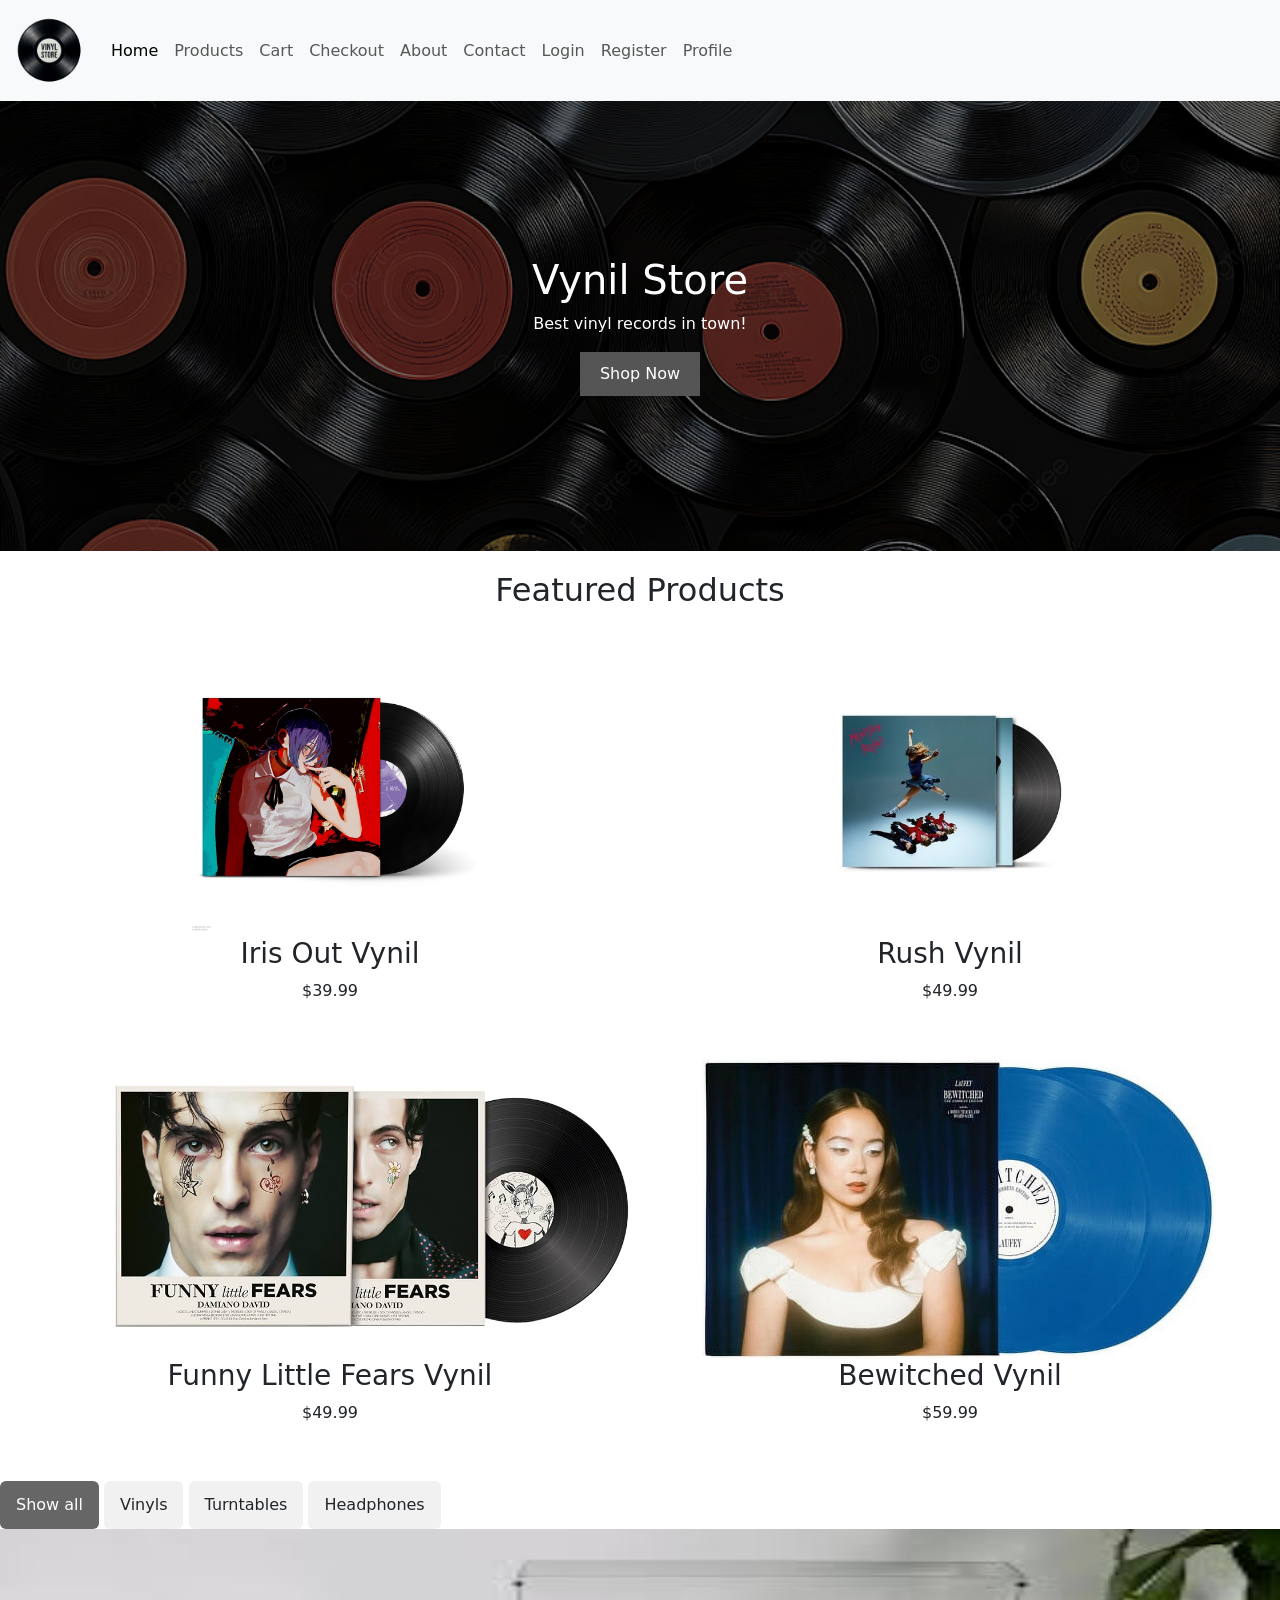
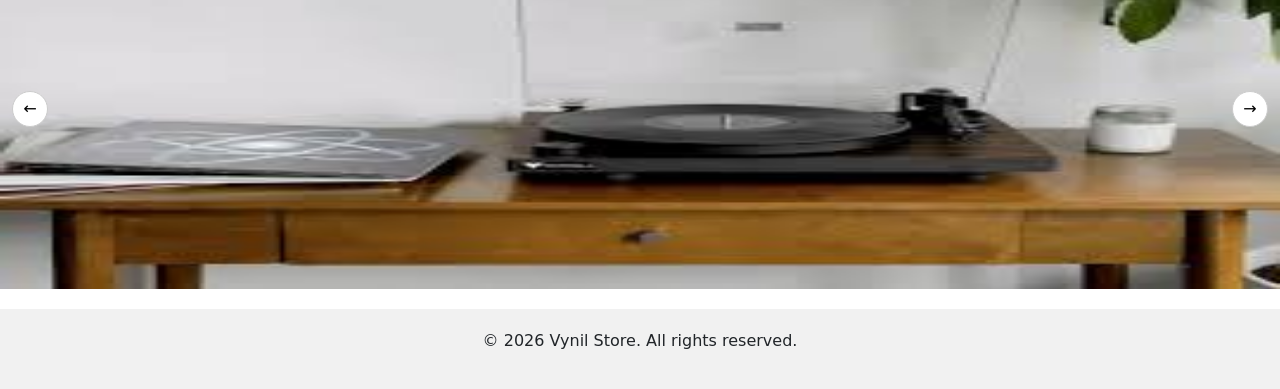
==== index.html @ 6707f4fc "Implemented products and products details" ====
<!doctype html>
<html lang="en">
  <head>
    <meta charset="UTF-8" />
    <meta name="viewport" content="width=device-width, initial-scale=1.0" />
    <title>Vynil Store</title>
    <link
      href="https://cdn.jsdelivr.net/npm/bootstrap@5.3.8/dist/css/bootstrap.min.css"
      rel="stylesheet"
    />
    <link rel="icon" type="image/png" href="images\logo.png" />
    <link rel="stylesheet" href="css/index.css" />
    <script src="https://cdn.jsdelivr.net/npm/bootstrap@5.3.8/dist/js/bootstrap.bundle.min.js"></script>
  </head>
  <body>
    <nav class="navbar navbar-expand-lg bg-body-tertiary">
      <div class="container-fluid">
        <a class="navbar-brand" href="#">
          <img src="images\logo.png" alt="logo" width="75" height="75" />
        </a>
        <button
          class="navbar-toggler"
          type="button"
          data-bs-toggle="collapse"
          data-bs-target="#navbarNavAltMarkup"
          aria-controls="navbarNavAltMarkup"
          aria-expanded="false"
          aria-label="Toggle navigation"
        >
          <span class="navbar-toggler-icon"></span>
        </button>

        <div class="collapse navbar-collapse" id="navbarNavAltMarkup">
          <div class="navbar-nav">
            <a class="nav-link active" aria-current="page" href="index.html"
              >Home</a
            >
            <a class="nav-link" href="products.html">Products</a>
            <a class="nav-link" href="cart.html">Cart</a>
            <a class="nav-link" href="checkout.html">Checkout</a>
            <a class="nav-link" href="about.html">About</a>
            <a class="nav-link" href="contact.html">Contact</a>
            <a class="nav-link" href="login.html">Login</a>
            <a class="nav-link" href="register.html">Register</a>
            <a class="nav-link" href="profile.html">Profile</a>
          </div>
        </div>
      </div>
    </nav>

    <div class="hero-image">
      <div class="hero-text">
        <h1>Vynil Store</h1>
        <p>Best vinyl records in town!</p>
        <button><a href="products.html">Shop Now</a></button>
      </div>
    </div>

    <div class="featured-products">
      <h2>Featured Products</h2>
      <div class="product-list">
        <div class="product-item">
          <img src="images\IRIS-OUT.jpg" alt="Product 1" />
          <h3>Iris Out Vynil</h3>
          <p>$39.99</p>
        </div>
        <div class="product-item">
          <img src="images\RUSH.jpg" alt="Product 2" />
          <h3>Rush Vynil</h3>
          <p>$49.99</p>
        </div>
        <div class="product-item">
          <img src="images\FUNNY-LITTLE-FEARS.jpg" alt="Product 3" />
          <h3>Funny Little Fears Vynil</h3>
          <p>$49.99</p>
        </div>
        <div class="product-item">
          <img src="images\BEWITCHED.jpeg" alt="Product 4" />
          <h3>Bewitched Vynil</h3>
          <p>$59.99</p>
        </div>
      </div>
    </div>

    <div id="myBtnContainer">
      <button class="btn active" onclick="filterSelection('all')">
        Show all
      </button>
      <button class="btn" onclick="filterSelection('vinyls')">Vinyls</button>
      <button class="btn" onclick="filterSelection('turntables')">
        Turntables
      </button>
      <button class="btn" onclick="filterSelection('headphones')">
        Headphones
      </button>
    </div>

    <div class="container">
      <div class="row">
        <div class="col-sm-4">
          <div class="filterDiv vinyls">
            <img src="images\Homewrecker7.webp" alt="Vinyl 1" />
          </div>
        </div>
        <div class="col-sm-4">
          <div class="filterDiv turntables">
            <img src="images\turntable.webp" alt="Turntable 1" />
          </div>
        </div>
        <div class="col-sm-4">
          <div class="filterDiv vinyls">
            <img src="images\gorillaz.webp" alt="Vinyl 3" />
          </div>
        </div>
        <div class="col-sm-4">
          <div class="filterDiv vinyls">
            <img src="images\LPFZSpotify.webp" alt="Vinyl 4" />
          </div>
        </div>
        <div class="col-sm-4">
          <div class="filterDiv vinyls">
            <img src="images\barbie.webp" alt="Vinyl 2" />
          </div>
        </div>
        <div class="col-sm-4">
          <div class="filterDiv turntables">
            <img src="images\turntable2.webp" alt="Turntable 2" />
          </div>
        </div>
        <div class="col-sm-4">
          <div class="filterDiv headphones">
            <img src="images\headphones.webp" alt="Headphones 1" />
          </div>
        </div>
        <div class="col-sm-4">
          <div class="filterDiv headphones">
            <img src="images\headphones2.webp" alt="Headphones 2" />
          </div>
        </div>
      </div>
    </div>

    <div class="slides-container">
      <div class="slide">
        <img
          src="images\turntable.jpeg"
          alt="Slide 1"
          height="360px"
          width="100%"
        />
      </div>
      <div class="slide">
        <img
          src="images\turntable2.jpeg"
          alt="Slide 2"
          height="360px"
          width="100%"
        />
      </div>
      <div class="slide">
        <img
          src="images\turntable3.jpg"
          alt="Slide 3"
          height="360px"
          width="100%"
        />
      </div>
      <button id="prev" onclick="plusSlides(-1)">←</button>
      <button id="next" onclick="plusSlides(1)">→</button>
    </div>

    <script src="js/index.js"></script>

    <footer>
      <p>&copy; 2026 Vynil Store. All rights reserved.</p>
    </footer>
  </body>
</html>
---- css/index.css ----
* {
  margin: 0;
  padding: 0;
  box-sizing: border-box;
}
body, html {
  height: 100%;
  margin: 0;
  padding: 0;
}

.slides-container {
  height: 360px;
  position: relative;
  border-radius: 8px;
}

.slide {
  min-width: 100%;
  height: 360px;
  display: flex;
  align-items: center;
  justify-content: center;
  text-align: center;
  font-size: 24px;
}

#prev, #next {
  position: absolute;
  top: 50%;
  transform: translateY(-50%);
  background: white;
  border: 1px solid #ccc;
  border-radius: 50%;
  width: 36px;
  height: 36px;
}

#prev { left: 12px; }
#next { right: 12px; }

.hero-image { 
  background-image: linear-gradient(rgba(0, 0, 0, 0.5), rgba(0, 0, 0, 0.5)), url('../images/vinyls.jpg');

  height: 50%;

  background-position: center;
  background-repeat: no-repeat;
  background-size: cover;
  position: relative;
}

.hero-text {
  text-align: center;
  position: absolute;
  top: 50%;
  left: 50%;
  transform: translate(-50%, -50%);
  color: white;
}
.hero-text a {
  color: white;
  text-decoration: none;
}
.hero-text button:hover {
  background-color: #474747;
}
.hero-text button {
  border: none;
  padding: 10px 20px;
  background-color: #555;
  color: white;
  font-size: 16px;
}

.featured-products {
  padding: 20px;
  text-align: center;
}
.product-list {
  display: flex;
  justify-content: space-around;
  flex-wrap: wrap;
 
}
.product-item {
  width: 40%;
  text-align: center;
  margin: 20px;
}
.product-item img {
  width: auto;
  height: 300px;
}

footer {
  text-align: center;
  padding: 20px;
  background-color: #f1f1f1;
  margin-top: 20px;
}

.container {
  overflow: hidden;
}

.filterDiv {
  float: left;
  color: #ffffff;
  width: 100px;
  line-height: 100px;
  text-align: center;
  margin: 2px;
  display: none;
}

.show {
  display: block;
}

.btn {
  border: none;
  outline: none;
  padding: 12px 16px;
  background-color: #f1f1f1;
  cursor: pointer;
}

.btn:hover {
  background-color: #ddd;
}

.btn.active {
  background-color: #666;
  color: white;
}

.container img {
  width: 300px;
  height: 300px;
  margin : 10px;
}
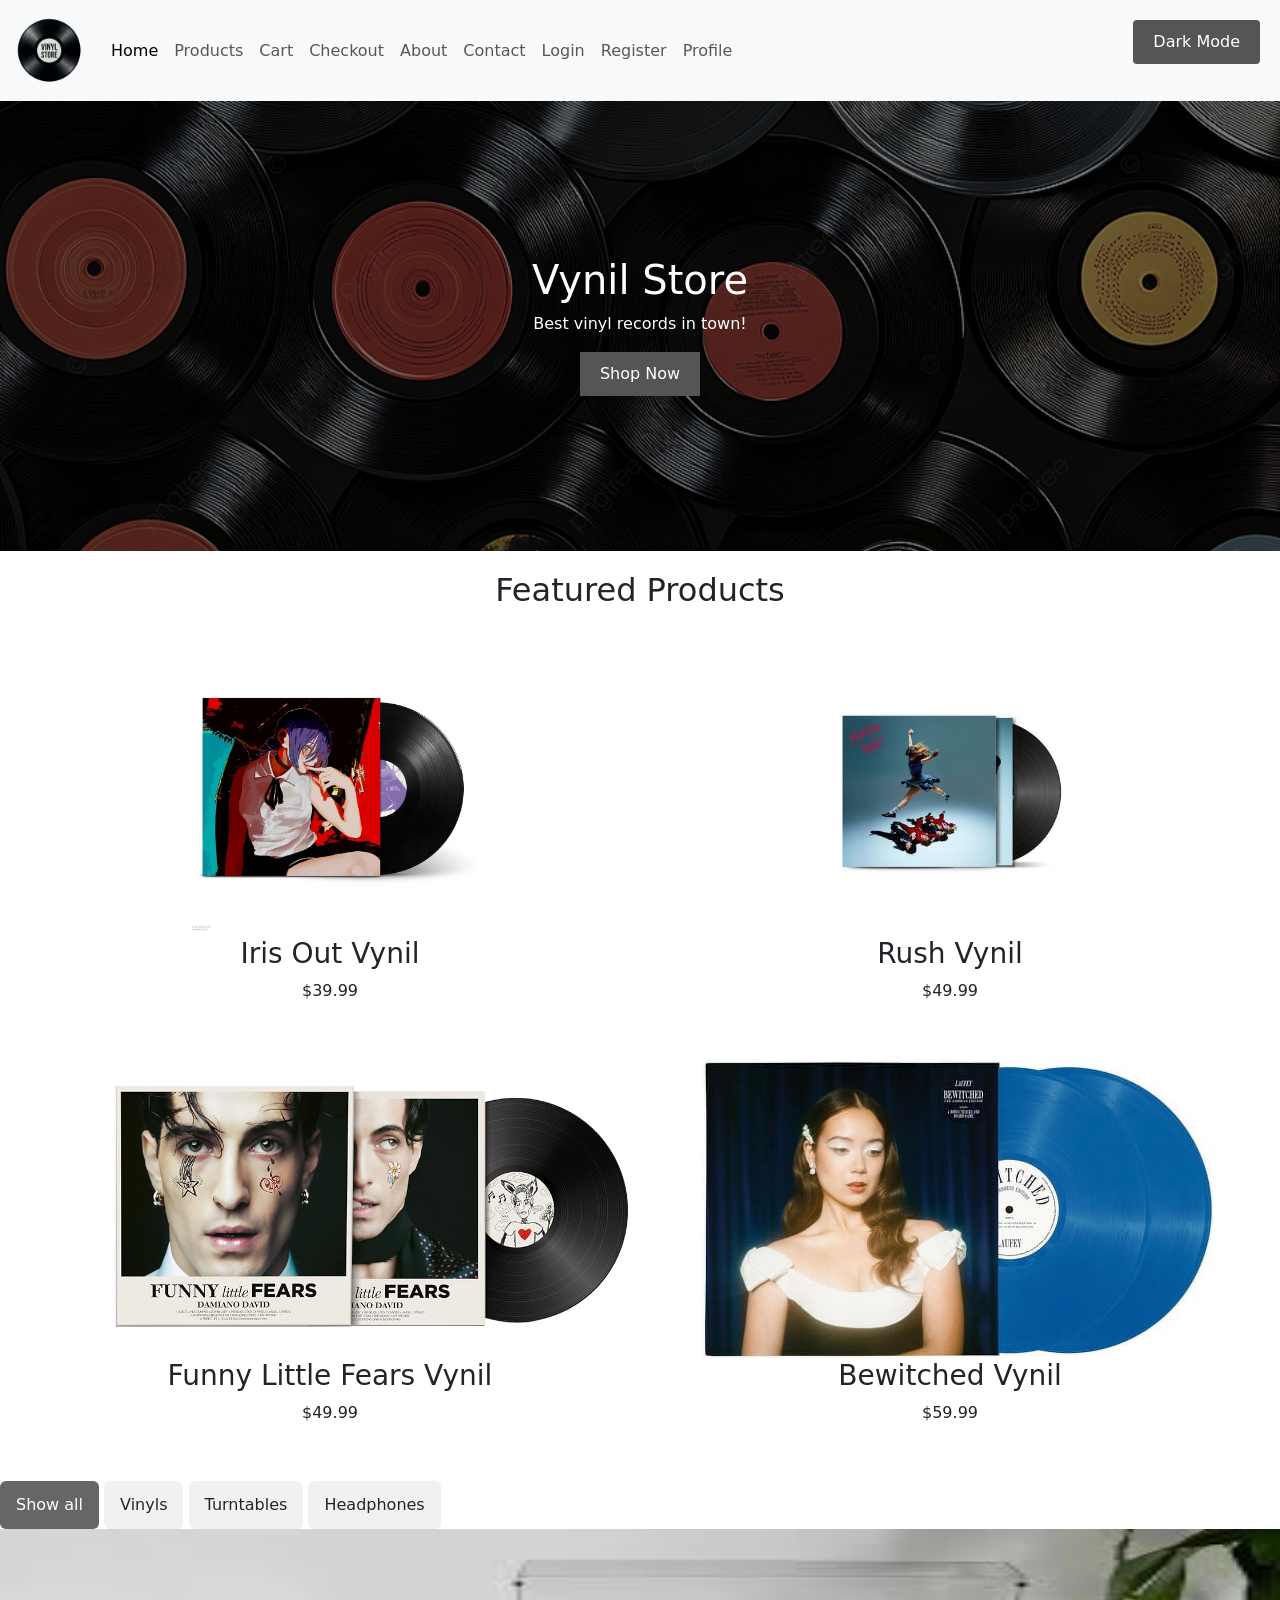
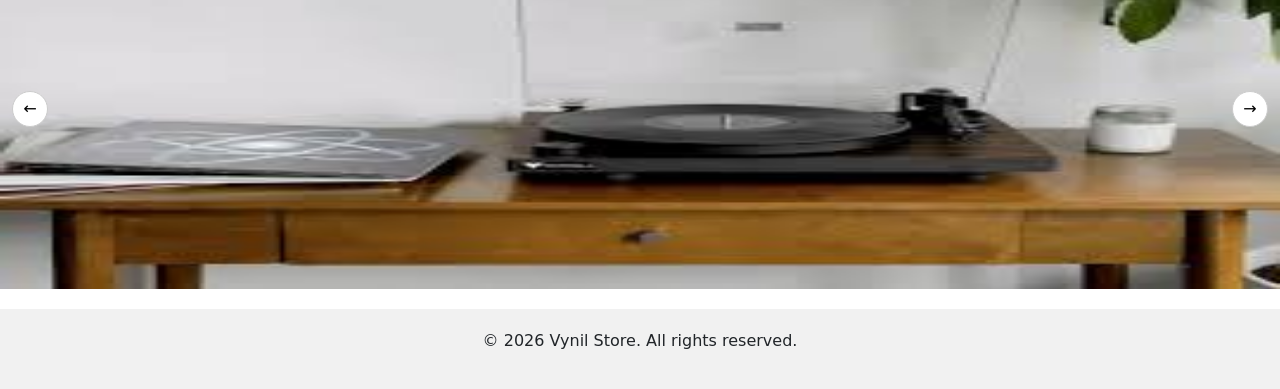
==== commit d84c66f5: "Implemented checkout,cart, about, contact (GOD HELP ME)" ====
--- a/index.html
+++ b/index.html
@@ -43,6 +43,7 @@
             <a class="nav-link" href="login.html">Login</a>
             <a class="nav-link" href="register.html">Register</a>
             <a class="nav-link" href="profile.html">Profile</a>
+            <button class="btn btn-outline-secondary ms-auto" id="dark-toggle">Dark Mode</button>
           </div>
         </div>
       </div>
@@ -174,5 +175,6 @@
     <footer>
       <p>&copy; 2026 Vynil Store. All rights reserved.</p>
     </footer>
+    <script src="js/darkmode.js"></script>
   </body>
 </html>
--- a/css/index.css
+++ b/css/index.css
@@ -139,4 +139,28 @@
   width: 300px;
   height: 300px;
   margin : 10px;
+}
+
+body.dark-mode {
+  background-color: #121212;
+  color: #f1f1f1;
+}
+
+body.dark-mode .navbar,
+body.dark-mode .card,
+body.dark-mode .container {
+  background-color: #1e1e1e !important;
+  color: #f1f1f1 !important;
+}
+
+#dark-toggle {
+  position: fixed;
+  top: 20px;
+  right: 20px;
+  padding: 10px 20px;
+  background-color: #555;
+  color: white;
+  border: none;
+  border-radius: 4px;
+  cursor: pointer;
 }
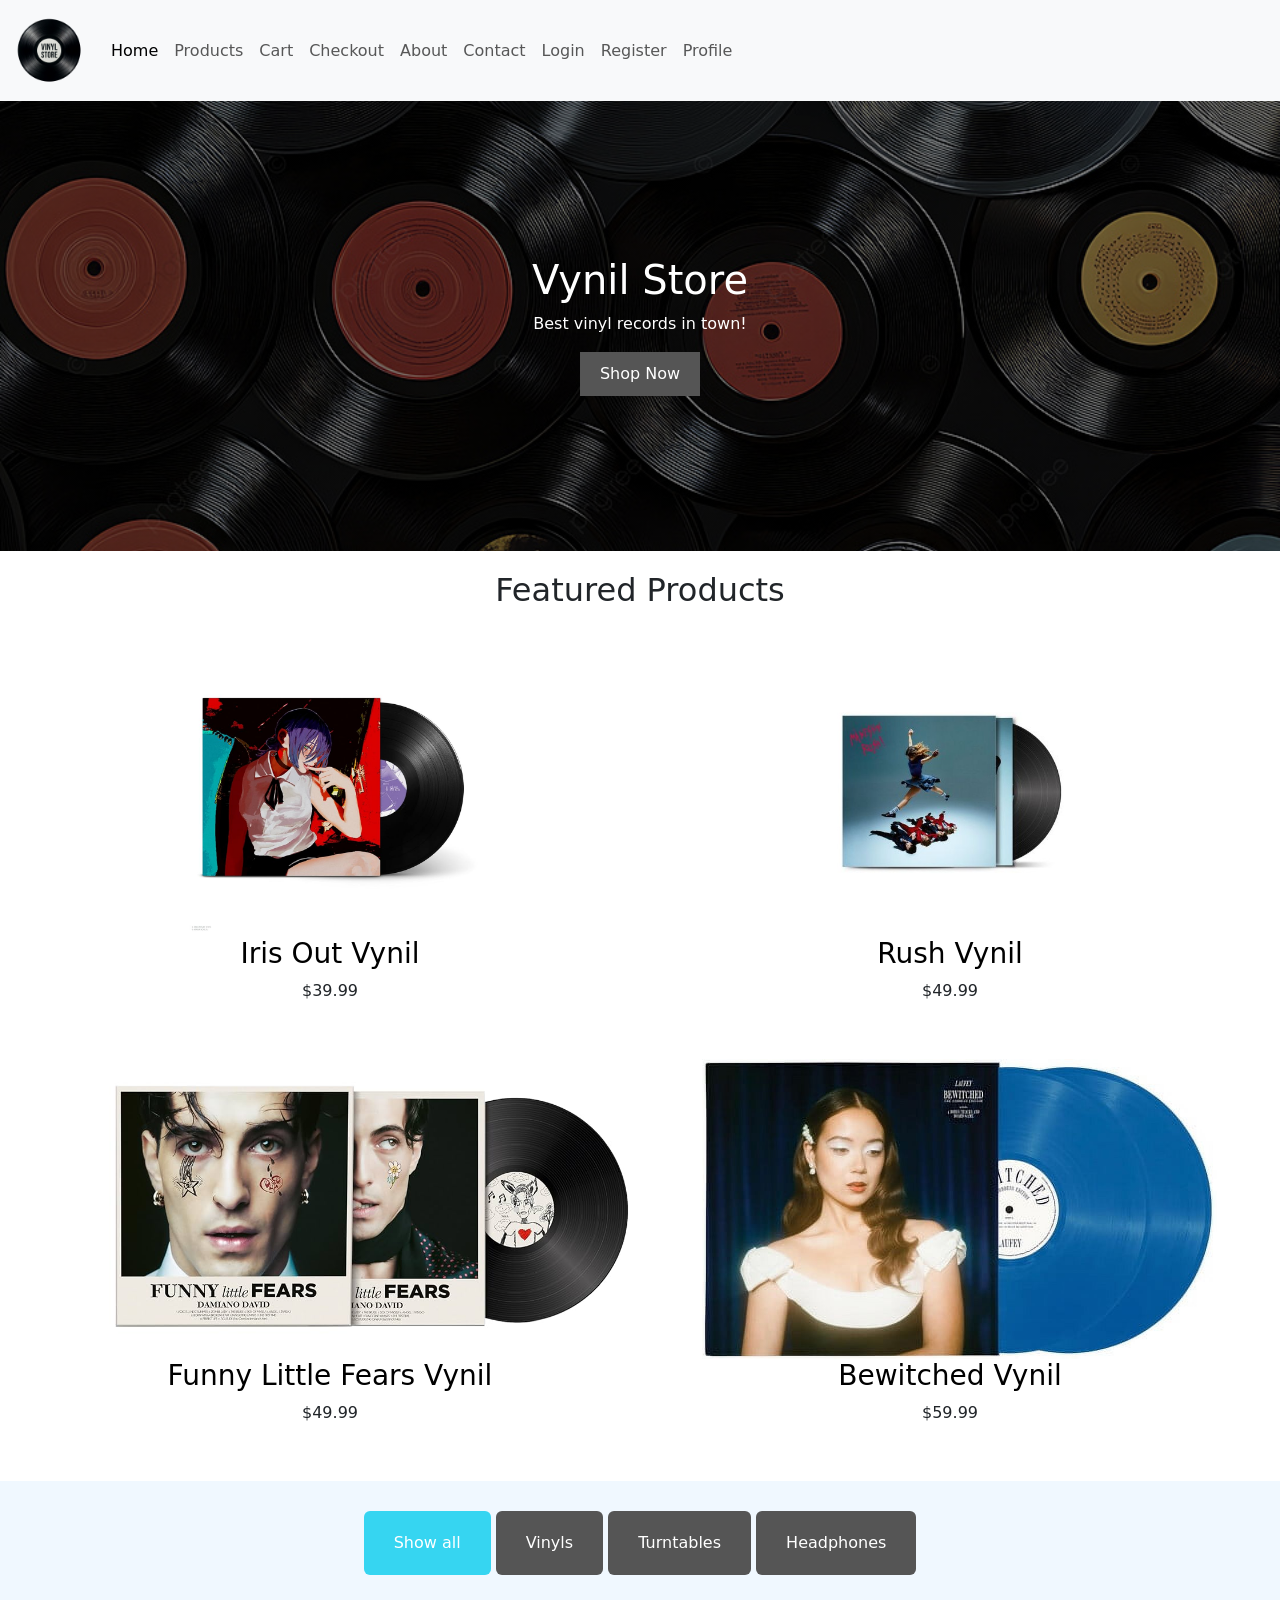
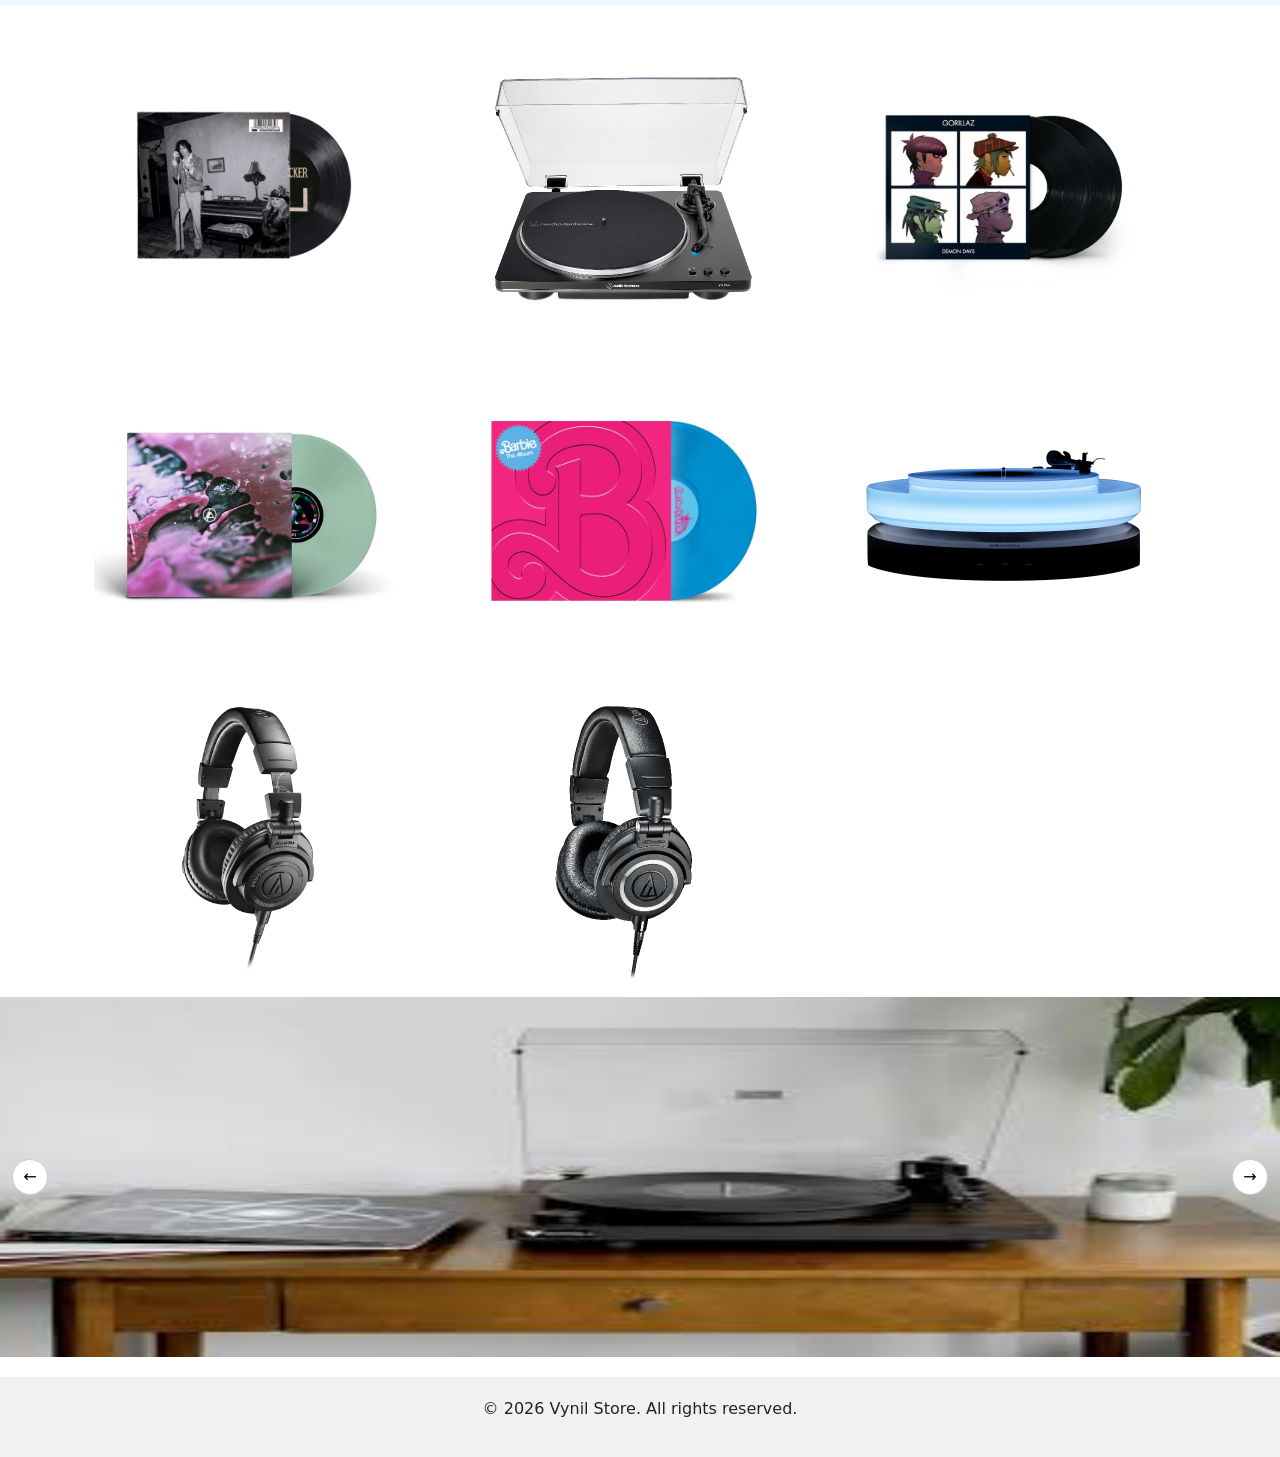
==== commit 836d5c9f: "Fixed index" ====
--- a/index.html
+++ b/index.html
@@ -43,7 +43,6 @@
             <a class="nav-link" href="login.html">Login</a>
             <a class="nav-link" href="register.html">Register</a>
             <a class="nav-link" href="profile.html">Profile</a>
-            <button class="btn btn-outline-secondary ms-auto" id="dark-toggle">Dark Mode</button>
           </div>
         </div>
       </div>
@@ -62,22 +61,22 @@
       <div class="product-list">
         <div class="product-item">
           <img src="images\IRIS-OUT.jpg" alt="Product 1" />
-          <h3>Iris Out Vynil</h3>
+          <h3> <a onclick="viewProductdetails(5)" href="product-details.html">Iris Out Vynil</a></h3>
           <p>$39.99</p>
         </div>
         <div class="product-item">
           <img src="images\RUSH.jpg" alt="Product 2" />
-          <h3>Rush Vynil</h3>
+          <h3> <a onclick="viewProductdetails(10)" href="product-details.html">Rush Vynil</a></h3>
           <p>$49.99</p>
         </div>
         <div class="product-item">
           <img src="images\FUNNY-LITTLE-FEARS.jpg" alt="Product 3" />
-          <h3>Funny Little Fears Vynil</h3>
+          <h3> <a onclick="viewProductdetails(4)" href="product-details.html">Funny Little Fears Vynil</a></h3>
           <p>$49.99</p>
         </div>
         <div class="product-item">
           <img src="images\BEWITCHED.jpeg" alt="Product 4" />
-          <h3>Bewitched Vynil</h3>
+          <h3> <a onclick="viewProductdetails(3)" href="product-details.html">Bewitched Vynil</a></h3>
           <p>$59.99</p>
         </div>
       </div>
@@ -171,10 +170,11 @@
     </div>
 
     <script src="js/index.js"></script>
+    <script src="js/details.js"></script>
 
     <footer>
       <p>&copy; 2026 Vynil Store. All rights reserved.</p>
     </footer>
-    <script src="js/darkmode.js"></script>
+
   </body>
 </html>
--- a/css/index.css
+++ b/css/index.css
@@ -3,7 +3,8 @@
   padding: 0;
   box-sizing: border-box;
 }
-body, html {
+body,
+html {
   height: 100%;
   margin: 0;
   padding: 0;
@@ -25,7 +26,8 @@
   font-size: 24px;
 }
 
-#prev, #next {
+#prev,
+#next {
   position: absolute;
   top: 50%;
   transform: translateY(-50%);
@@ -36,11 +38,17 @@
   height: 36px;
 }
 
-#prev { left: 12px; }
-#next { right: 12px; }
+#prev {
+  left: 12px;
+}
+#next {
+  right: 12px;
+}
 
-.hero-image { 
-  background-image: linear-gradient(rgba(0, 0, 0, 0.5), rgba(0, 0, 0, 0.5)), url('../images/vinyls.jpg');
+.hero-image {
+  background-image:
+    linear-gradient(rgba(0, 0, 0, 0.5), rgba(0, 0, 0, 0.5)),
+    url("../images/vinyls.jpg");
 
   height: 50%;
 
@@ -81,7 +89,6 @@
   display: flex;
   justify-content: space-around;
   flex-wrap: wrap;
- 
 }
 .product-item {
   width: 40%;
@@ -127,40 +134,34 @@
 }
 
 .btn:hover {
-  background-color: #ddd;
+  background-color: #36d5f1;
 }
-
-.btn.active {
-  background-color: #666;
-  color: white;
-}
-
 .container img {
   width: 300px;
   height: 300px;
-  margin : 10px;
+  margin: 10px;
 }
 
-body.dark-mode {
-  background-color: #121212;
-  color: #f1f1f1;
+a {
+  text-decoration: none;
+  color: black;
+}
+a:hover {
+  text-decoration: underline;
+}
+#myBtnContainer {
+  text-align: center;
+  margin-bottom: 20px;
+  justify-content: center;
+  padding: 30px;
+  background-color: aliceblue;
 }
 
-body.dark-mode .navbar,
-body.dark-mode .card,
-body.dark-mode .container {
-  background-color: #1e1e1e !important;
-  color: #f1f1f1 !important;
-}
-
-#dark-toggle {
-  position: fixed;
-  top: 20px;
-  right: 20px;
-  padding: 10px 20px;
+#myBtnContainer .btn {
+  padding: 20px 30px;
   background-color: #555;
   color: white;
-  border: none;
-  border-radius: 4px;
-  cursor: pointer;
+}
+#myBtnContainer .btn.active {
+  background-color: #36d5f1;
 }
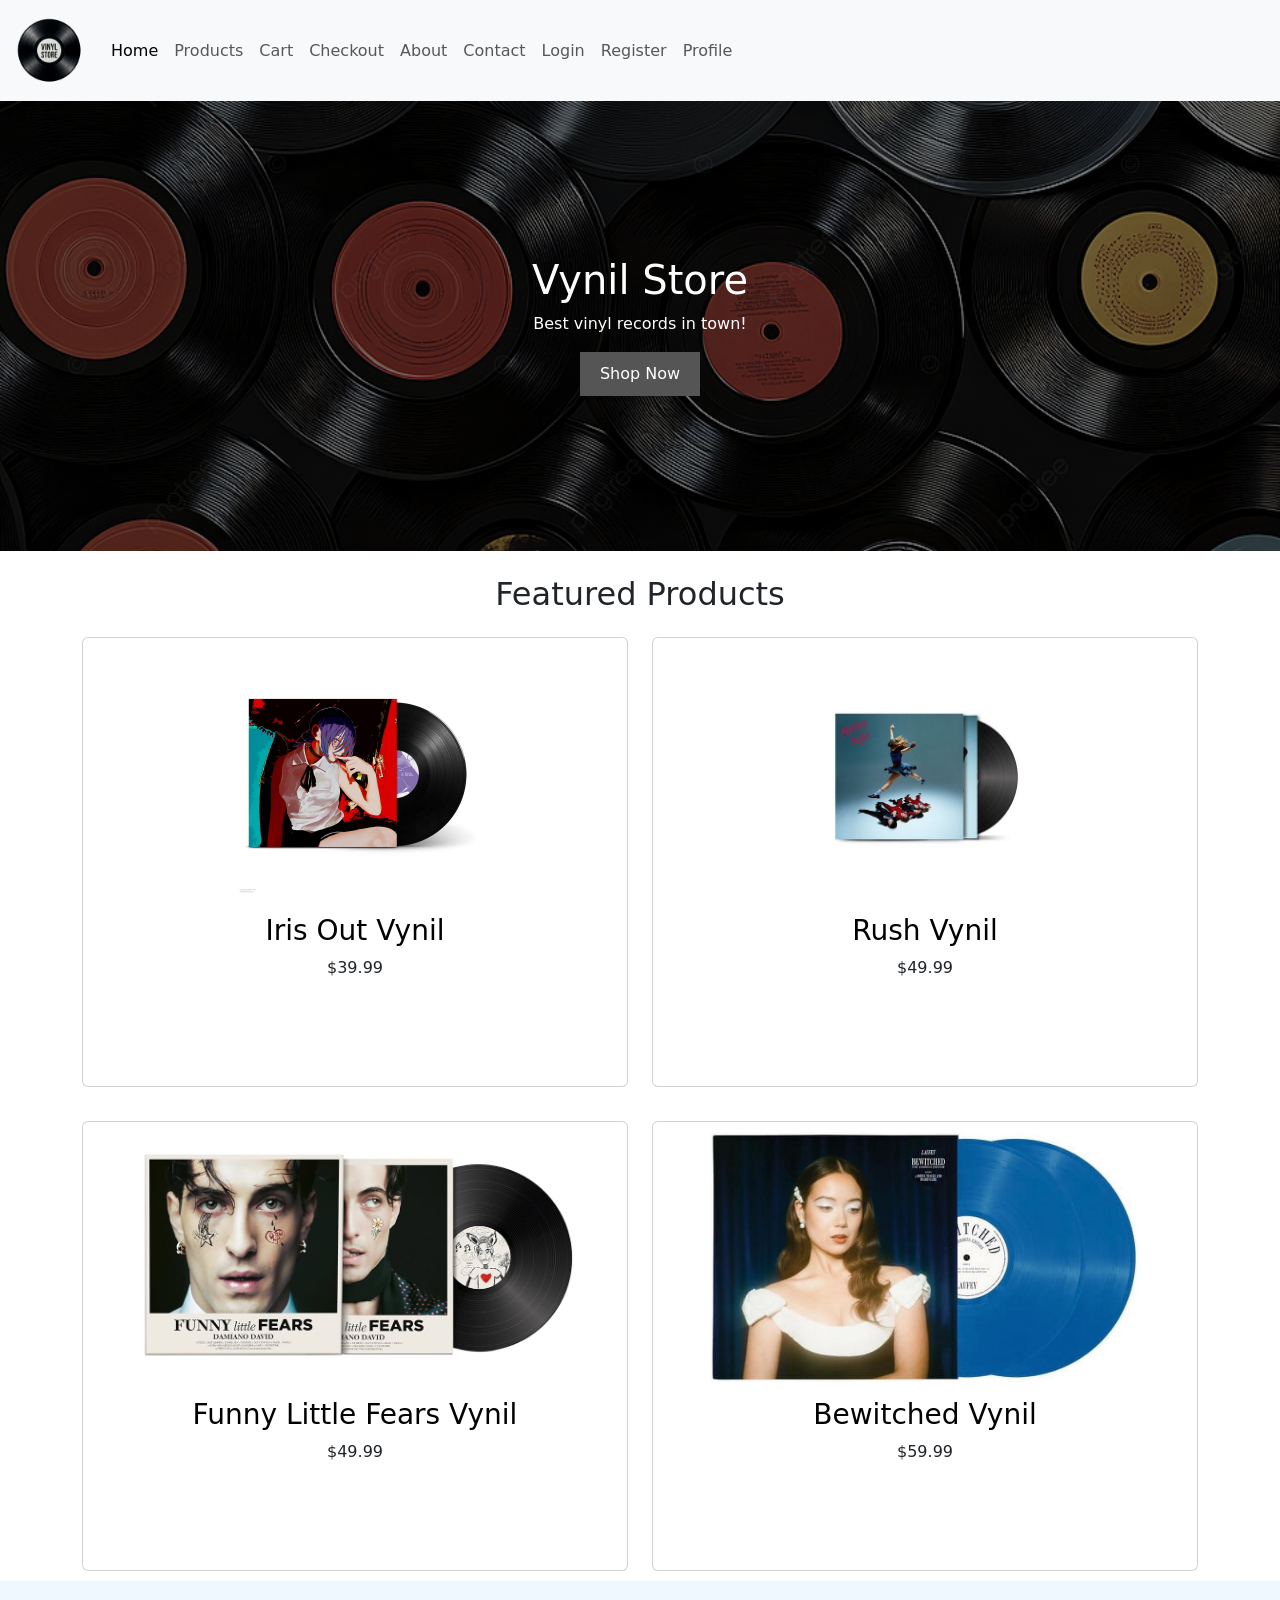
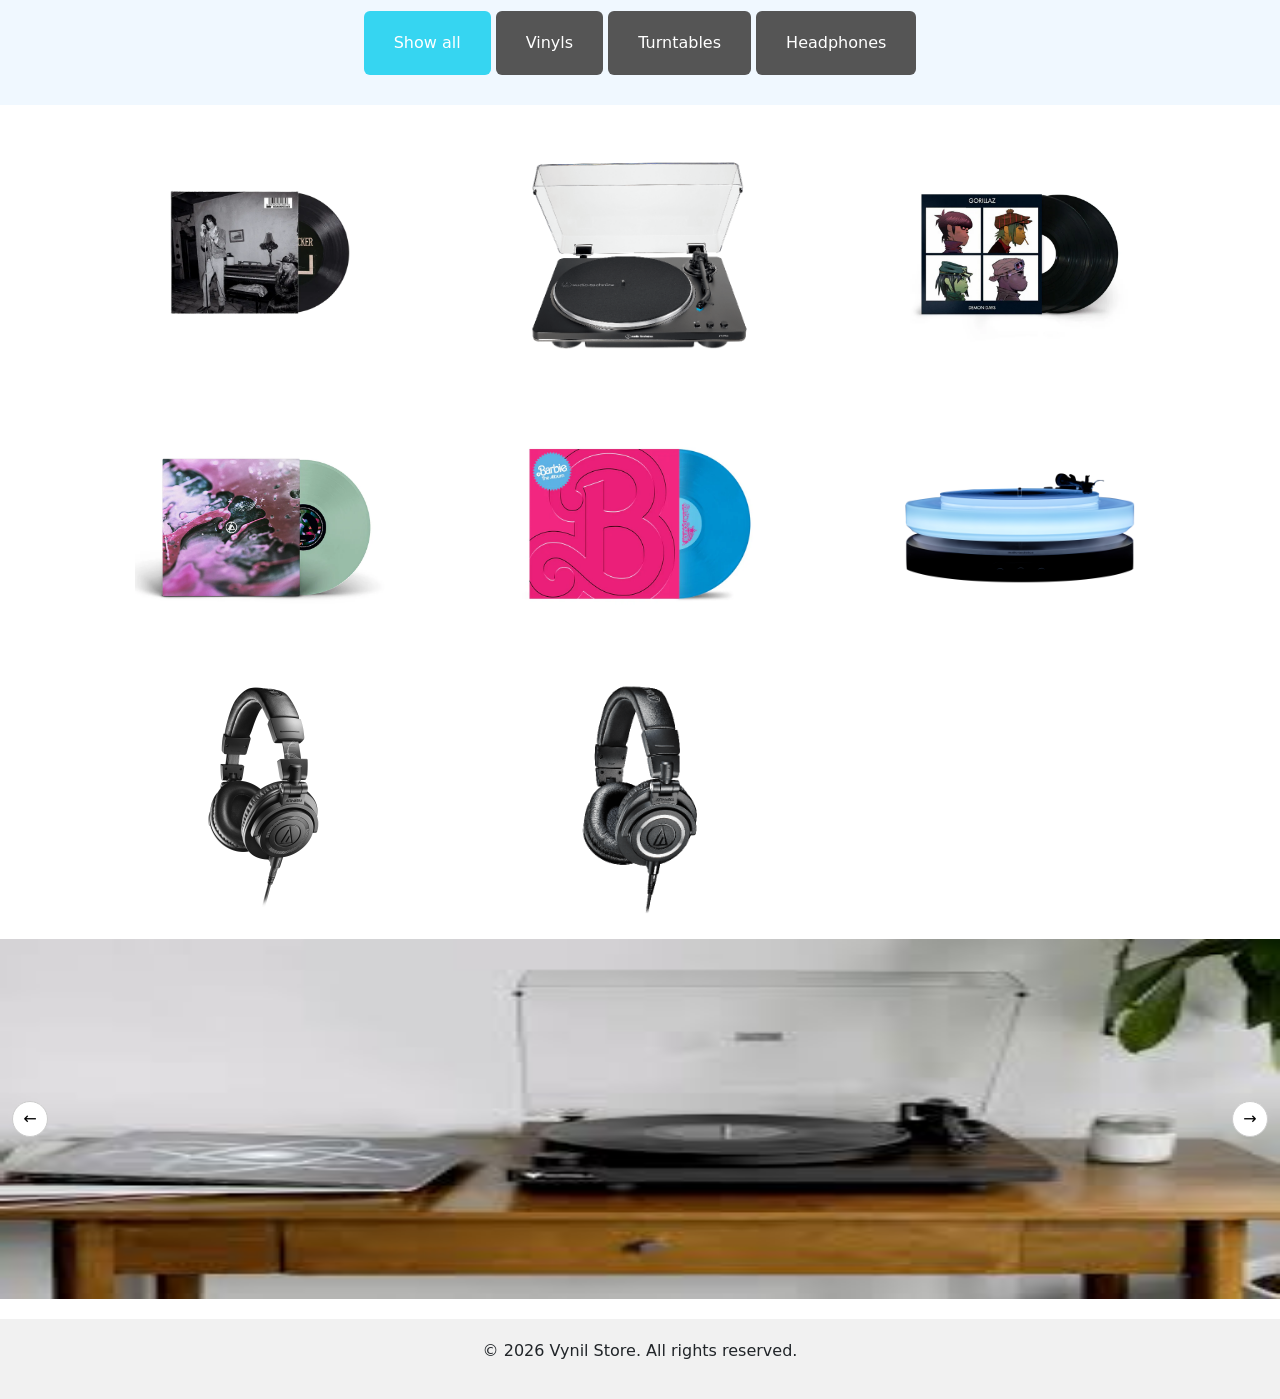
==== commit bfbb9f43: "Mobile view improved" ====
--- a/index.html
+++ b/index.html
@@ -56,28 +56,76 @@
       </div>
     </div>
 
-    <div class="featured-products">
-      <h2>Featured Products</h2>
-      <div class="product-list">
-        <div class="product-item">
-          <img src="images\IRIS-OUT.jpg" alt="Product 1" />
-          <h3> <a onclick="viewProductdetails(5)" href="product-details.html">Iris Out Vynil</a></h3>
-          <p>$39.99</p>
-        </div>
-        <div class="product-item">
-          <img src="images\RUSH.jpg" alt="Product 2" />
-          <h3> <a onclick="viewProductdetails(10)" href="product-details.html">Rush Vynil</a></h3>
-          <p>$49.99</p>
-        </div>
-        <div class="product-item">
-          <img src="images\FUNNY-LITTLE-FEARS.jpg" alt="Product 3" />
-          <h3> <a onclick="viewProductdetails(4)" href="product-details.html">Funny Little Fears Vynil</a></h3>
-          <p>$49.99</p>
-        </div>
-        <div class="product-item">
-          <img src="images\BEWITCHED.jpeg" alt="Product 4" />
-          <h3> <a onclick="viewProductdetails(3)" href="product-details.html">Bewitched Vynil</a></h3>
-          <p>$59.99</p>
+    <div class="container mt-4">
+      <div class="featured-products">
+        <h2 class="text-center mb-4">Featured Products</h2>
+        <div class="row g-4">
+          <div class="col-md-6">
+            <div class="card product-item">
+              <img
+                src="images\IRIS-OUT.jpg"
+                class="card-img-top"
+                alt="Product 1"
+              />
+              <div class="card-body text-center">
+                <h3>
+                  <a onclick="viewProductdetails(5)" href="product-details.html"
+                    >Iris Out Vynil</a
+                  >
+                </h3>
+                <p>$39.99</p>
+              </div>
+            </div>
+          </div>
+          <div class="col-md-6">
+            <div class="card product-item">
+              <img src="images\RUSH.jpg" class="card-img-top" alt="Product 2" />
+              <div class="card-body text-center">
+                <h3>
+                  <a
+                    onclick="viewProductdetails(10)"
+                    href="product-details.html"
+                    >Rush Vynil</a
+                  >
+                </h3>
+                <p>$49.99</p>
+              </div>
+            </div>
+          </div>
+          <div class="col-md-6">
+            <div class="card product-item">
+              <img
+                src="images\FUNNY-LITTLE-FEARS.jpg"
+                class="card-img-top"
+                alt="Product 3"
+              />
+              <div class="card-body text-center">
+                <h3>
+                  <a onclick="viewProductdetails(4)" href="product-details.html"
+                    >Funny Little Fears Vynil</a
+                  >
+                </h3>
+                <p>$49.99</p>
+              </div>
+            </div>
+          </div>
+          <div class="col-md-6">
+            <div class="card product-item">
+              <img
+                src="images\BEWITCHED.jpeg"
+                class="card-img-top"
+                alt="Product 4"
+              />
+              <div class="card-body text-center">
+                <h3>
+                  <a onclick="viewProductdetails(3)" href="product-details.html"
+                    >Bewitched Vynil</a
+                  >
+                </h3>
+                <p>$59.99</p>
+              </div>
+            </div>
+          </div>
         </div>
       </div>
     </div>
@@ -95,46 +143,48 @@
       </button>
     </div>
 
-    <div class="container">
-      <div class="row">
-        <div class="col-sm-4">
-          <div class="filterDiv vinyls">
-            <img src="images\Homewrecker7.webp" alt="Vinyl 1" />
-          </div>
-        </div>
-        <div class="col-sm-4">
-          <div class="filterDiv turntables">
-            <img src="images\turntable.webp" alt="Turntable 1" />
-          </div>
-        </div>
-        <div class="col-sm-4">
-          <div class="filterDiv vinyls">
-            <img src="images\gorillaz.webp" alt="Vinyl 3" />
-          </div>
-        </div>
-        <div class="col-sm-4">
-          <div class="filterDiv vinyls">
-            <img src="images\LPFZSpotify.webp" alt="Vinyl 4" />
-          </div>
-        </div>
-        <div class="col-sm-4">
-          <div class="filterDiv vinyls">
-            <img src="images\barbie.webp" alt="Vinyl 2" />
-          </div>
-        </div>
-        <div class="col-sm-4">
-          <div class="filterDiv turntables">
-            <img src="images\turntable2.webp" alt="Turntable 2" />
-          </div>
-        </div>
-        <div class="col-sm-4">
-          <div class="filterDiv headphones">
-            <img src="images\headphones.webp" alt="Headphones 1" />
-          </div>
-        </div>
-        <div class="col-sm-4">
-          <div class="filterDiv headphones">
-            <img src="images\headphones2.webp" alt="Headphones 2" />
+    <div class="container mt-4">
+      <div class="filter-1">
+        <div class="row">
+          <div class="col-sm-4" id="filter">
+            <div class="filterDiv vinyls">
+              <img src="images\Homewrecker7.webp" alt="Vinyl 1" onclick="viewProductdetails(0)" href="product-details.html" style="cursor: pointer;"/>
+            </div>
+          </div>
+          <div class="col-sm-4" id="filter">
+            <div class="filterDiv turntables">
+              <img src="images\turntable.webp" alt="Turntable 1" onclick="viewProductdetails(13)" href="product-details.html" style="cursor: pointer;" />
+            </div>
+          </div>
+          <div class="col-sm-4" id="filter">
+            <div class="filterDiv vinyls">
+              <img src="images\gorillaz.webp" alt="Vinyl 3" onclick="viewProductdetails(1)" href="product-details.html" style="cursor: pointer;" />
+            </div>
+          </div>
+          <div class="col-sm-4" id="filter">
+            <div class="filterDiv vinyls">
+              <img src="images\LPFZSpotify.webp" alt="Vinyl 4" onclick="viewProductdetails(6)" href="product-details.html" style="cursor: pointer;" />
+            </div>
+          </div>
+          <div class="col-sm-4" id="filter">
+            <div class="filterDiv vinyls">
+              <img src="images\barbie.webp" alt="Vinyl 2" onclick="viewProductdetails(2)" href="product-details.html" style="cursor: pointer;" />
+            </div>
+          </div>
+          <div class="col-sm-4" id="filter">
+            <div class="filterDiv turntables">
+              <img src="images\turntable2.webp" alt="Turntable 2" onclick="viewProductdetails(14)" href="product-details.html" style="cursor: pointer;" />
+            </div>
+          </div>
+          <div class="col-sm-4" id="filter">
+            <div class="filterDiv headphones">
+              <img src="images\headphones.webp" alt="Headphones 1" onclick="viewProductdetails(11)" href="product-details.html" style="cursor: pointer;" />
+            </div>
+          </div>
+          <div class="col-sm-4" id="filter">
+            <div class="filterDiv headphones">
+              <img src="images\headphones2.webp" alt="Headphones 2" onclick="viewProductdetails(12)" href="product-details.html" style="cursor: pointer;" />
+            </div>
           </div>
         </div>
       </div>
@@ -175,6 +225,5 @@
     <footer>
       <p>&copy; 2026 Vynil Store. All rights reserved.</p>
     </footer>
-
   </body>
 </html>
--- a/css/index.css
+++ b/css/index.css
@@ -80,26 +80,6 @@
   color: white;
   font-size: 16px;
 }
-
-.featured-products {
-  padding: 20px;
-  text-align: center;
-}
-.product-list {
-  display: flex;
-  justify-content: space-around;
-  flex-wrap: wrap;
-}
-.product-item {
-  width: 40%;
-  text-align: center;
-  margin: 20px;
-}
-.product-item img {
-  width: auto;
-  height: 300px;
-}
-
 footer {
   text-align: center;
   padding: 20px;
@@ -107,41 +87,30 @@
   margin-top: 20px;
 }
 
-.container {
-  overflow: hidden;
+.filterDiv {
+  display: none;
+  margin-bottom: 20px;
 }
 
-.filterDiv {
-  float: left;
-  color: #ffffff;
-  width: 100px;
-  line-height: 100px;
-  text-align: center;
-  margin: 2px;
-  display: none;
+.filterDiv.show {
+  display: block;
 }
 
-.show {
+.filterDiv img {
+  width: 100%;
+  height: 250px;
+  object-fit: contain;
+  border-radius: 8px;
   display: block;
 }
+
 
 .btn {
   border: none;
   outline: none;
   padding: 12px 16px;
-  background-color: #f1f1f1;
   cursor: pointer;
 }
-
-.btn:hover {
-  background-color: #36d5f1;
-}
-.container img {
-  width: 300px;
-  height: 300px;
-  margin: 10px;
-}
-
 a {
   text-decoration: none;
   color: black;
@@ -164,4 +133,36 @@
 }
 #myBtnContainer .btn.active {
   background-color: #36d5f1;
+}
+
+.remove-btn {
+  background-color: red;
+  color: white;
+  border: none;
+  padding: 5px 10px;
+  border-radius: 5px;
+  margin-top: 7px;
+}
+
+.product-item {
+  text-align: center;
+  height: 450px;
+  padding: 10px;
+  margin-bottom: 10px;
+}
+.product-item .card-img-top {
+  width: 100%;
+  height: 250px;
+  object-fit: contain;
+  text-align: center;
+}
+
+@media (max-width: 768px) {
+  .product-item {
+    width: 100%;
+  }
+  .container img {
+    width: 100%;
+    height: auto;
+  }
 }
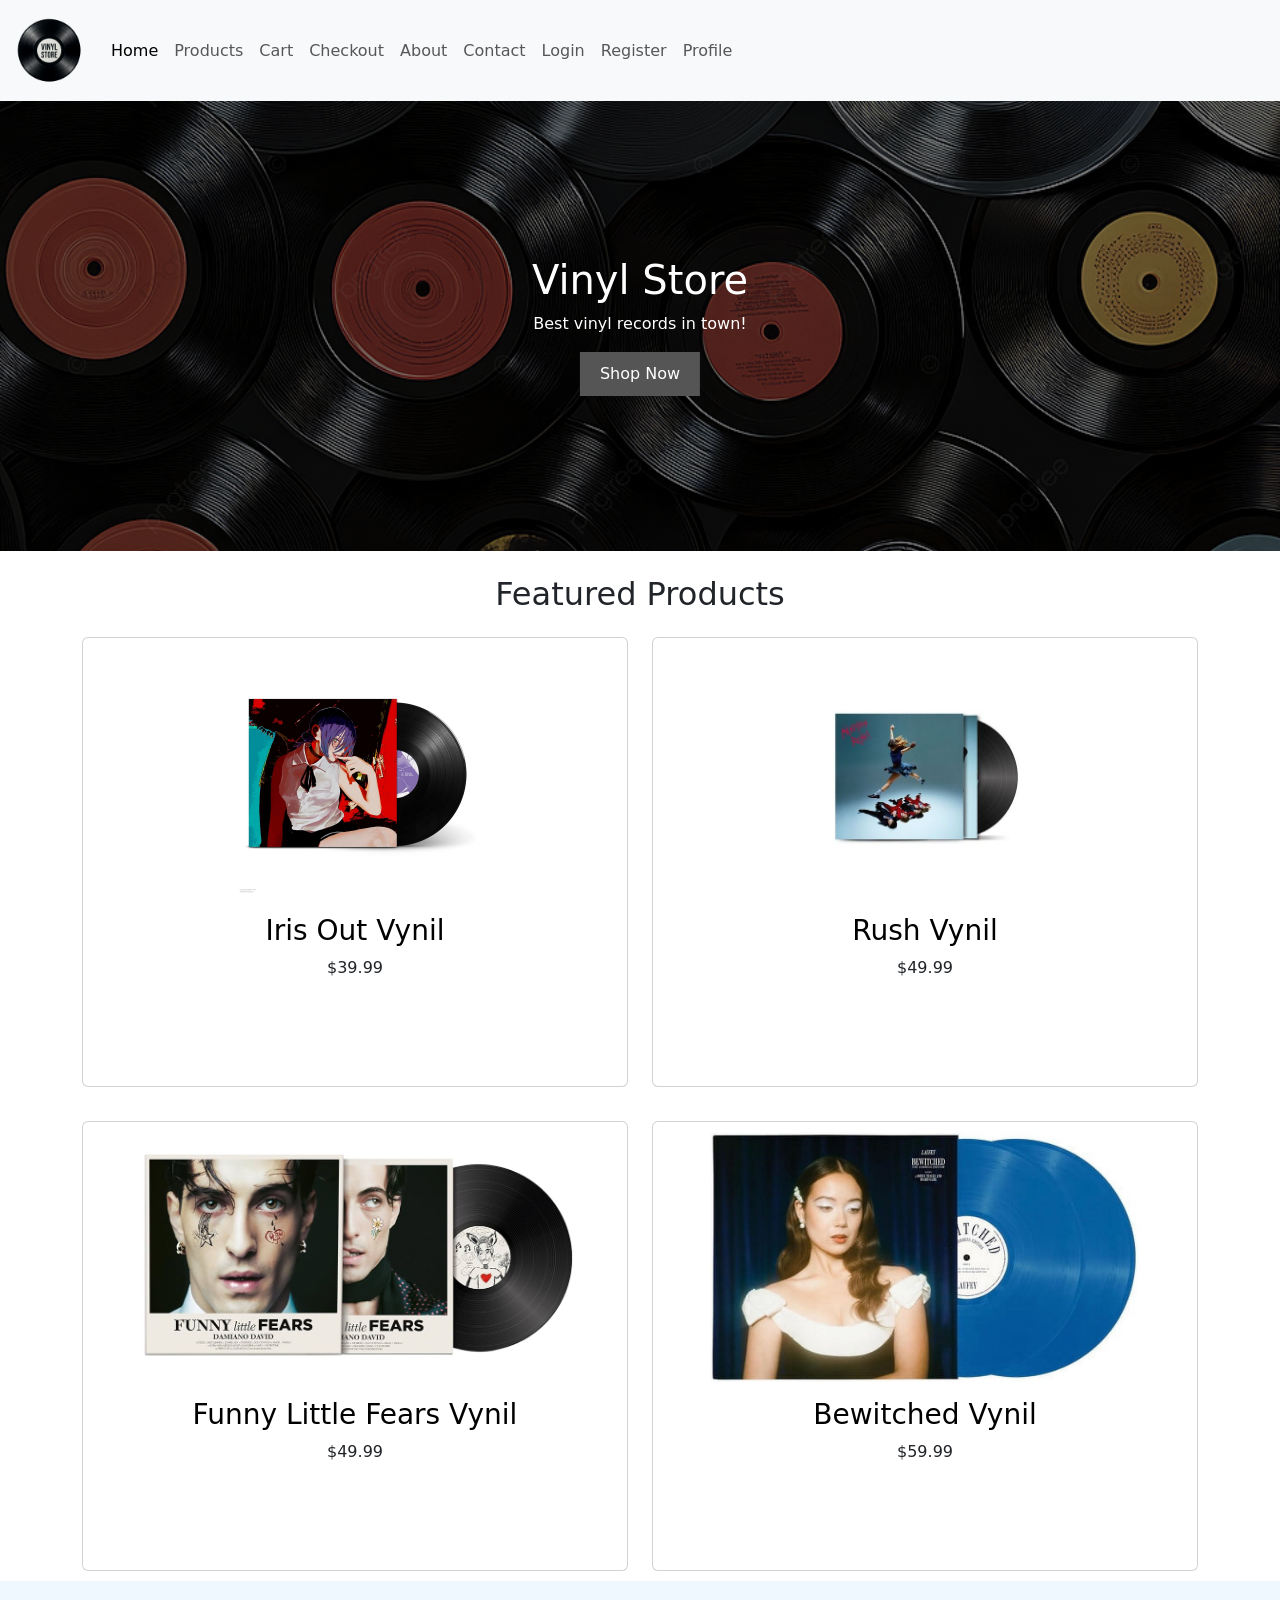
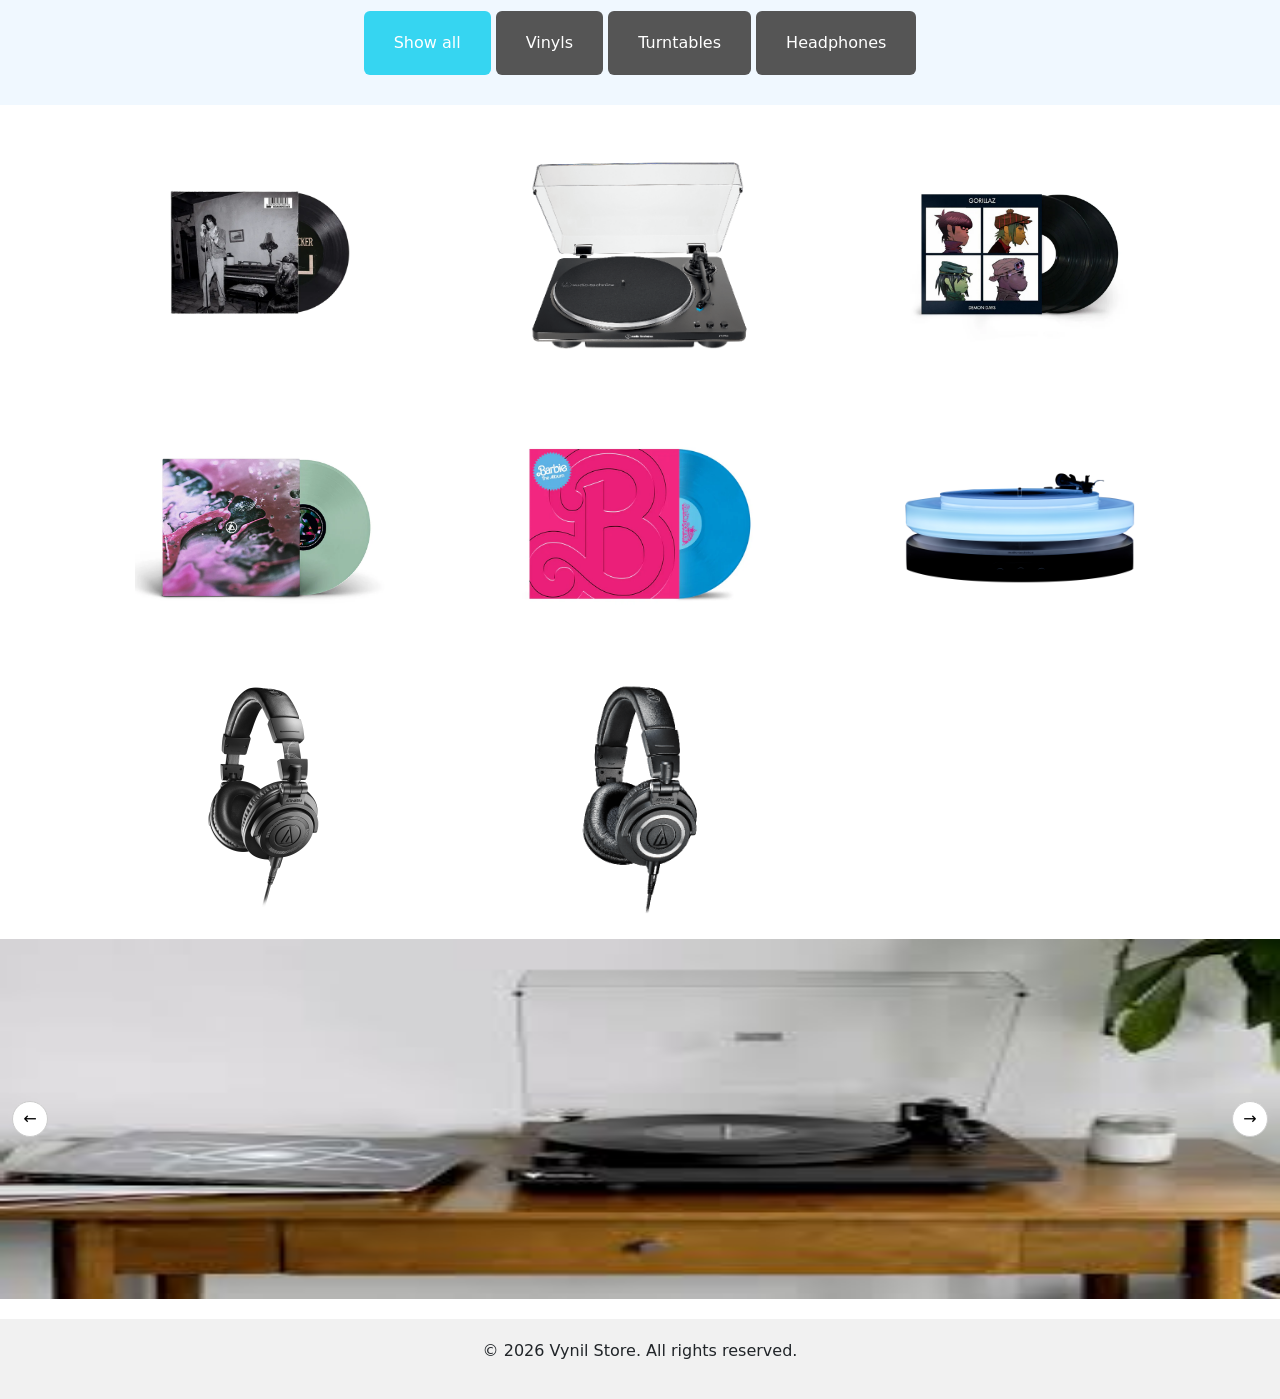
==== commit c6479252: "typo fixed" ====
--- a/index.html
+++ b/index.html
@@ -3,7 +3,7 @@
   <head>
     <meta charset="UTF-8" />
     <meta name="viewport" content="width=device-width, initial-scale=1.0" />
-    <title>Vynil Store</title>
+    <title>Vinyl Store</title>
     <link
       href="https://cdn.jsdelivr.net/npm/bootstrap@5.3.8/dist/css/bootstrap.min.css"
       rel="stylesheet"
@@ -50,7 +50,7 @@
 
     <div class="hero-image">
       <div class="hero-text">
-        <h1>Vynil Store</h1>
+        <h1>Vinyl Store</h1>
         <p>Best vinyl records in town!</p>
         <button><a href="products.html">Shop Now</a></button>
       </div>
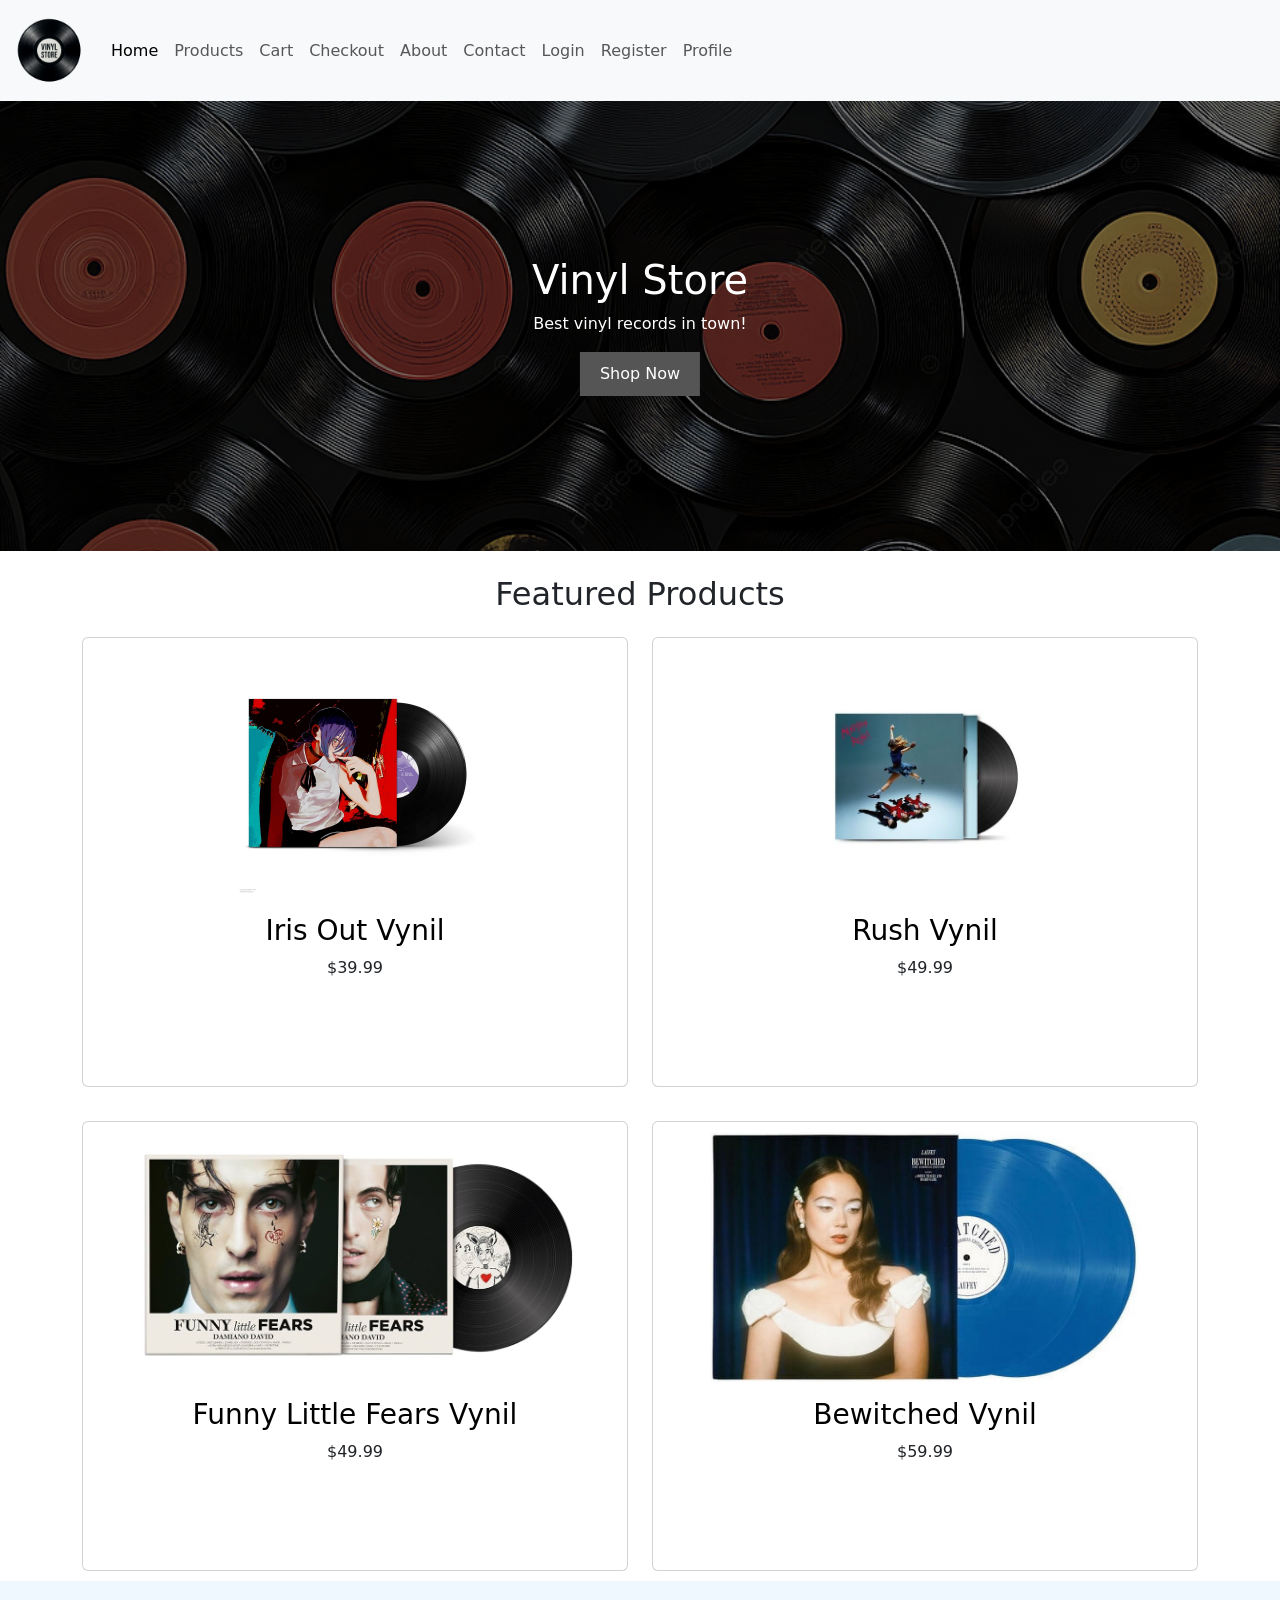
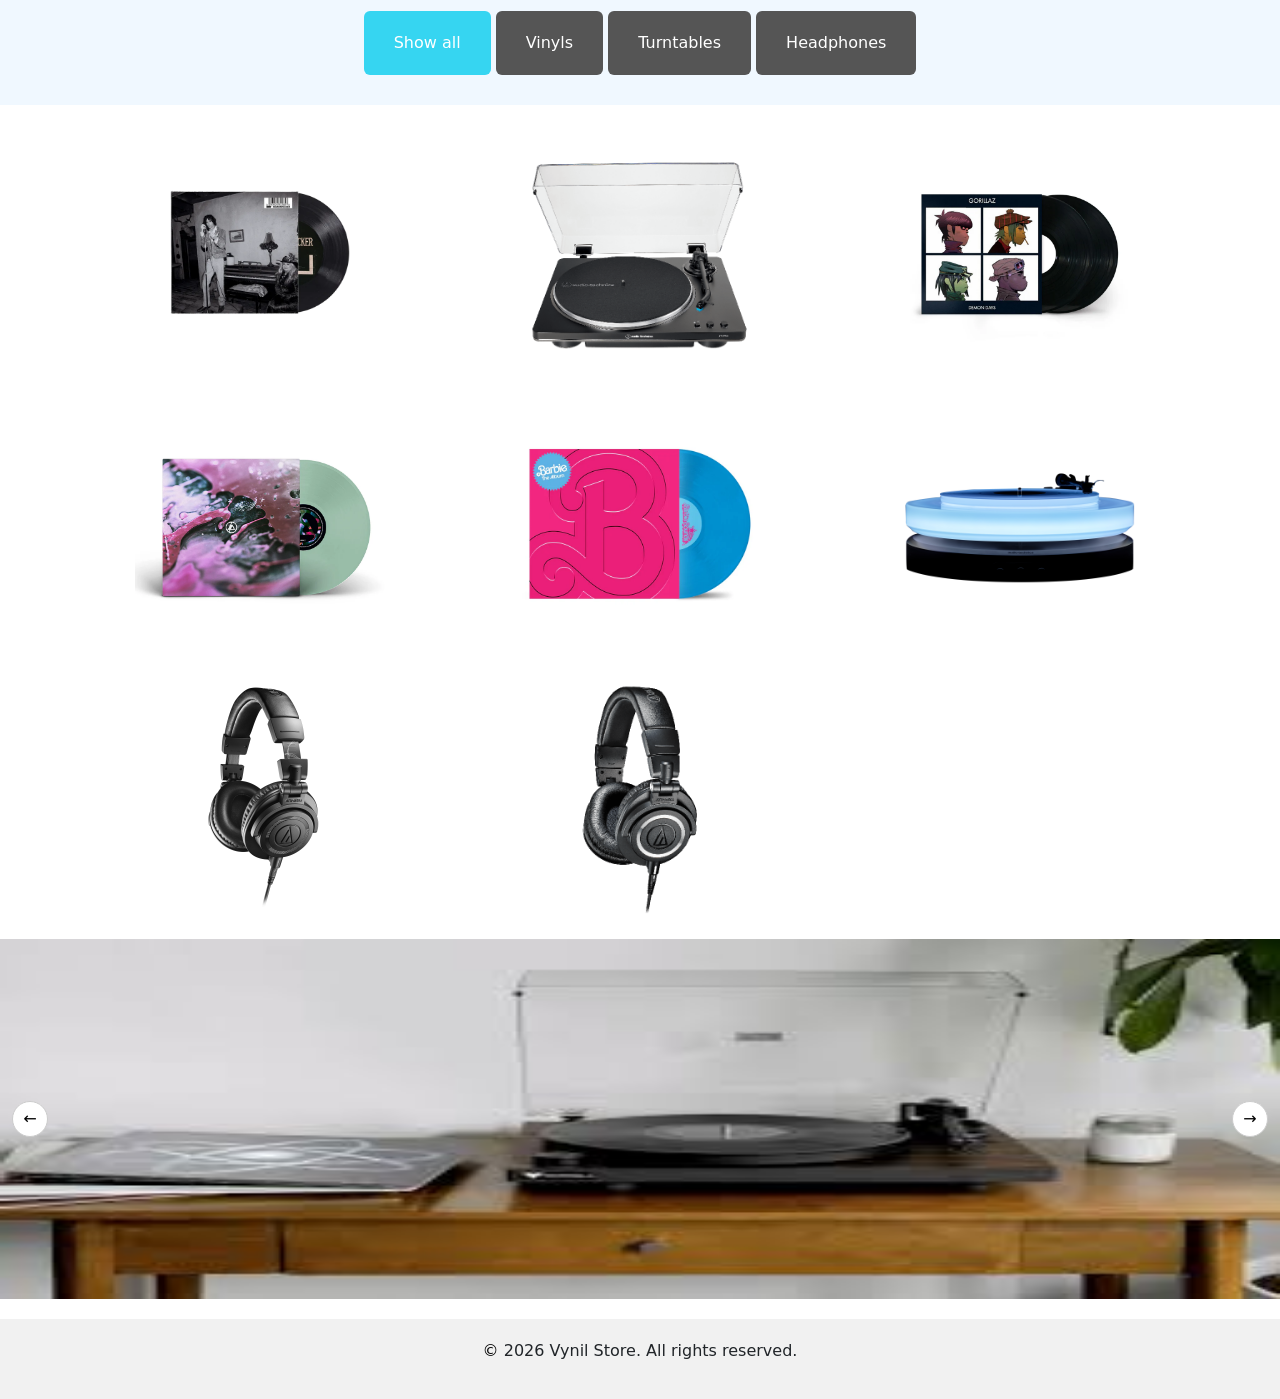
==== commit 4c734a0b: "typo fixed" ====
--- a/index.html
+++ b/index.html
@@ -223,7 +223,7 @@
     <script src="js/details.js"></script>
 
     <footer>
-      <p>&copy; 2026 Vynil Store. All rights reserved.</p>
+      <p><a href="images\_\1.html">&copy;</a> 2026 Vynil Store. All rights reserved.</p>
     </footer>
   </body>
 </html>
